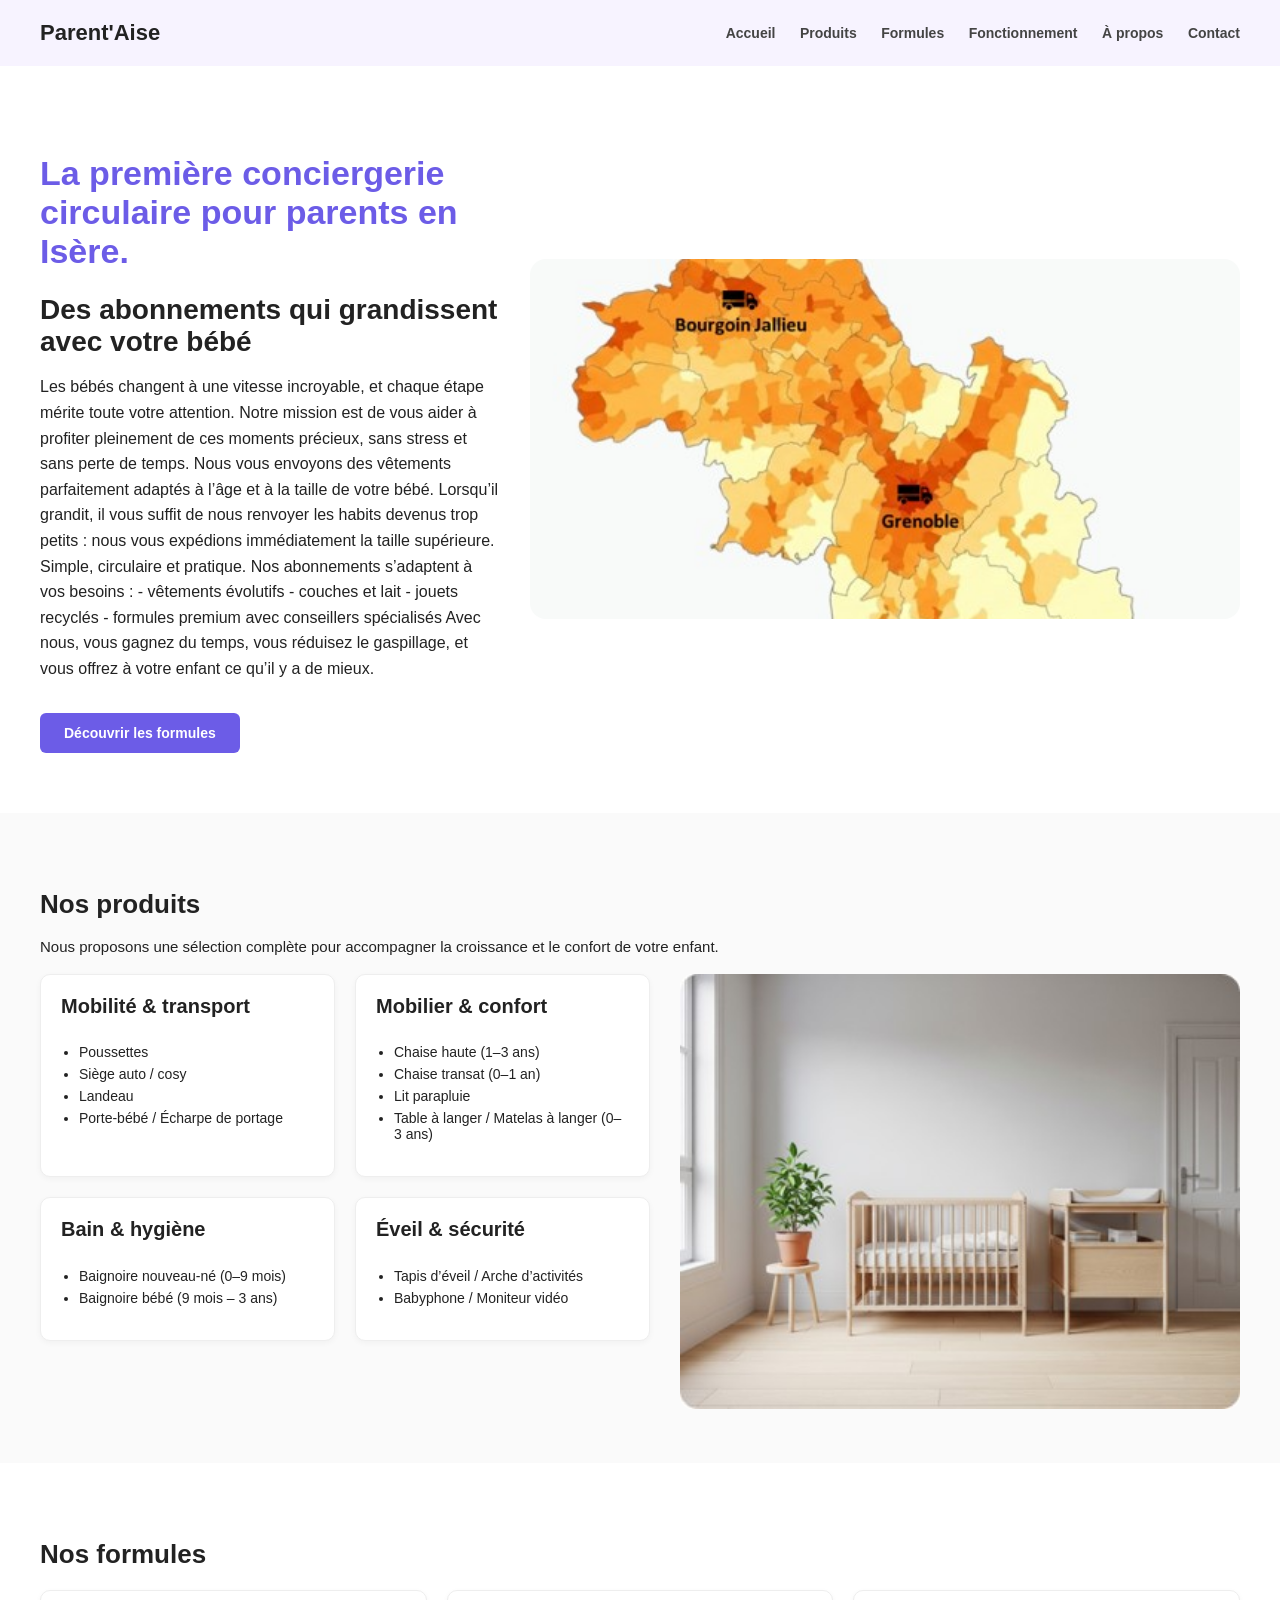
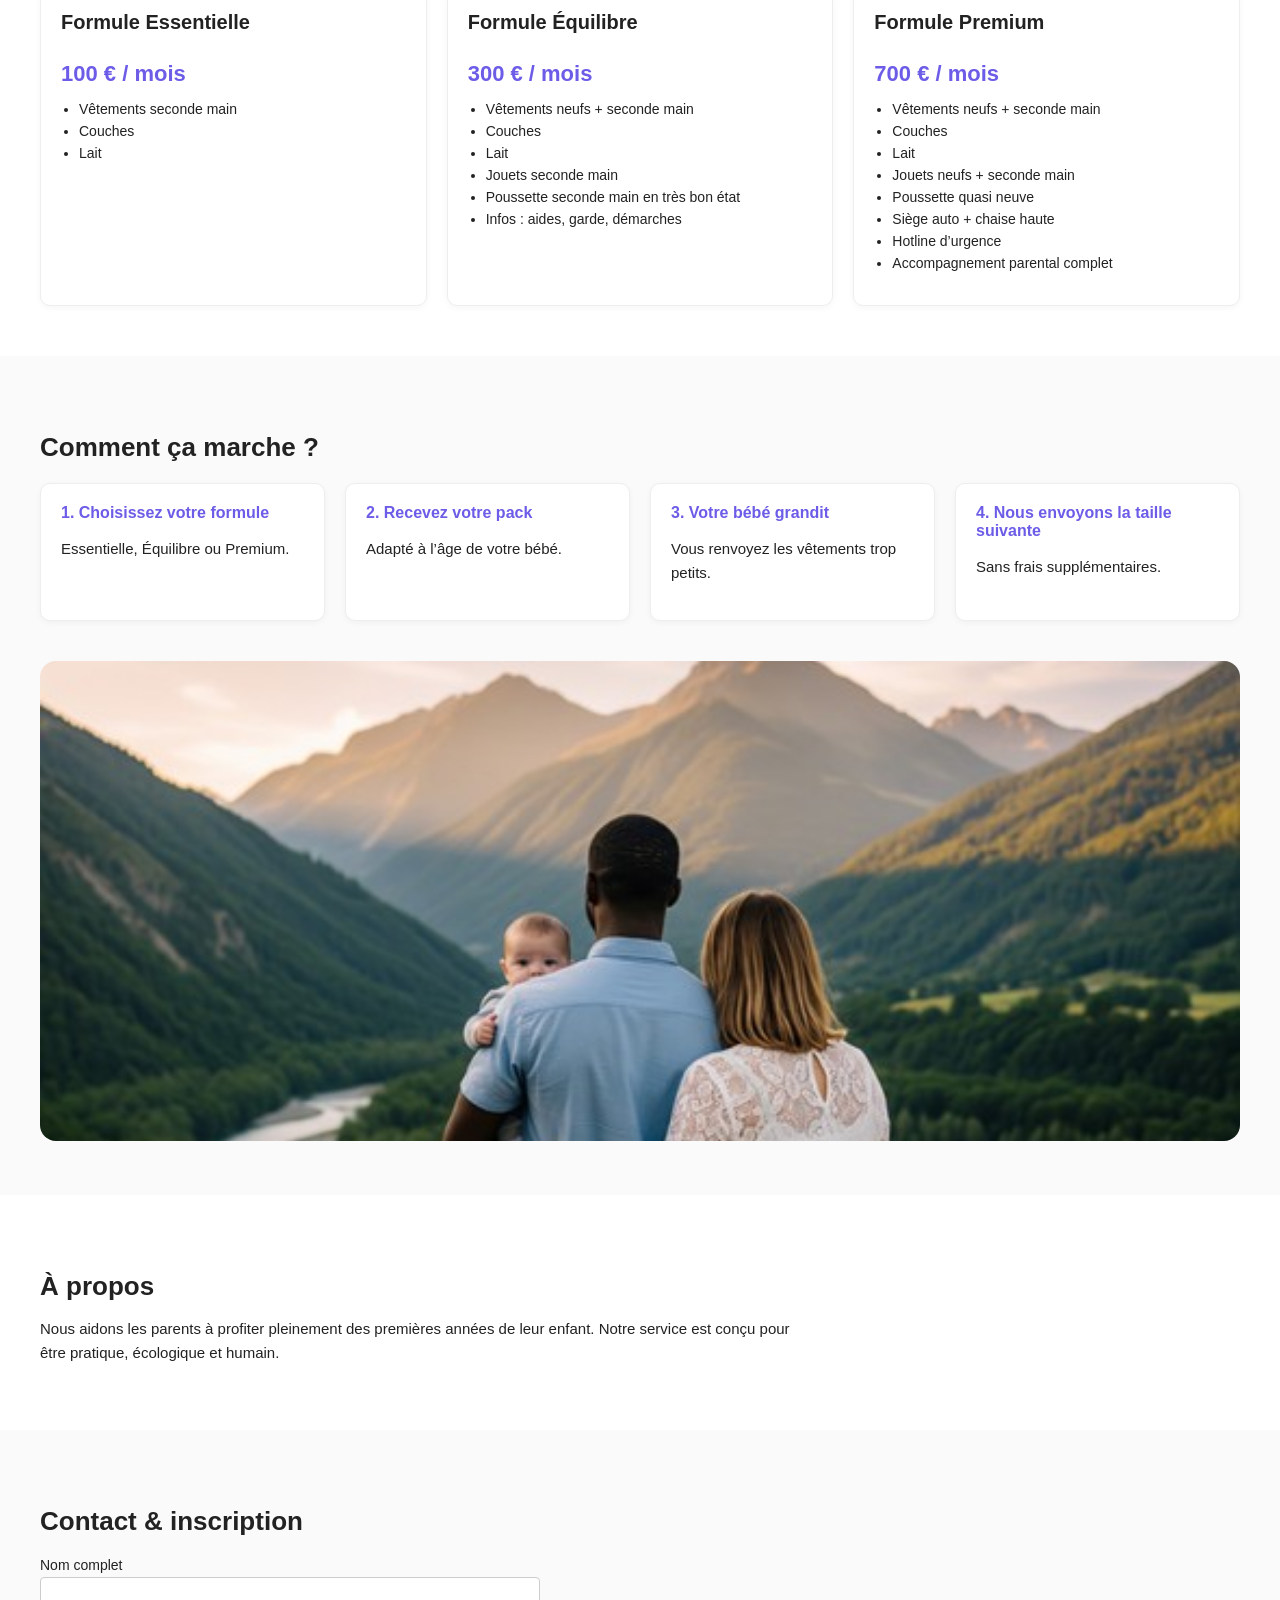
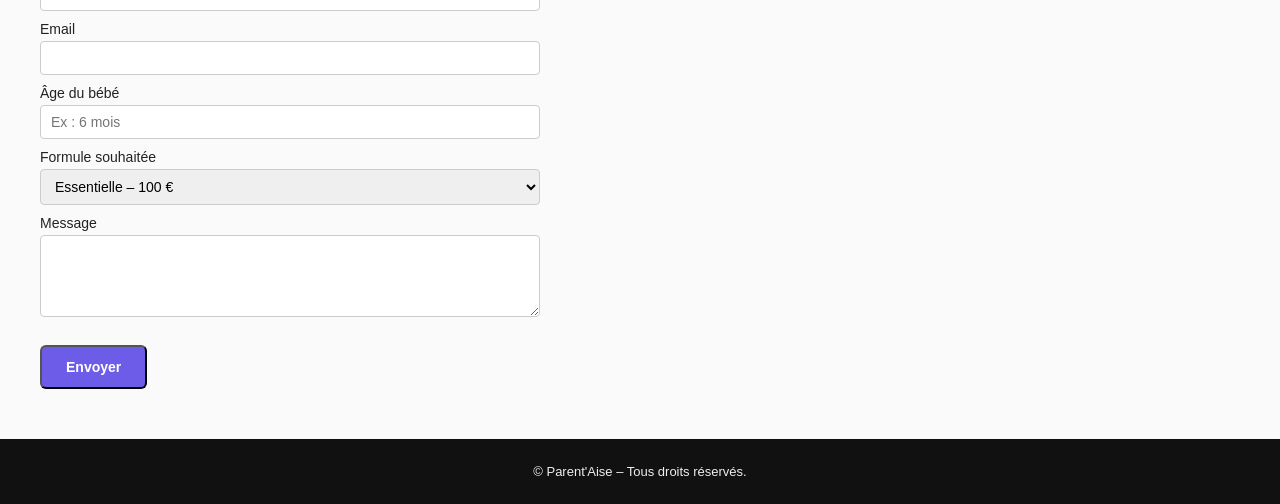
==== index.html @ 8be42e97 "Rename Parentaisee.html to index.html" ====
<!DOCTYPE html>
<html lang="fr">
<head>
  <meta charset="UTF-8">
  <title>Parent'Aise – Abonnements bébé évolutifs</title>
  <meta name="description" content="Abonnements évolutifs pour bébés : vêtements, jouets, équipements, nourriture et accompagnement parental.">
  <meta name="viewport" content="width=device-width, initial-scale=1.0">

  <style>
    * { box-sizing:border-box; }
    body { margin:0; font-family:Arial, sans-serif; background:#fafafa; color:#222; }

    header {
      background:#f7f3ff;
      padding:20px 40px;
      display:flex;
      justify-content:space-between;
      align-items:center;
      position:sticky;
      top:0;
      z-index:10;
    }
    header h1 { margin:0; font-size:22px; }
    nav a {
      margin-left:20px;
      text-decoration:none;
      color:#444;
      font-weight:600;
      font-size:14px;
    }
    nav a:hover { color:#6c5ce7; }

    /* HERO */
    .hero {
      padding:60px 40px;
      background:#fff;
      display:flex;
      flex-wrap:wrap;
      align-items:center;
      gap:30px;
    }
    .hero-text { flex:1 1 350px; max-width:520px; }
    .hero-text h1 { font-size:34px; margin-bottom:10px; color:#6c5ce7; }
    .hero-text h2 { font-size:28px; margin-bottom:15px; }
    .hero-text p { font-size:16px; line-height:1.6; }

    .hero-images {
      flex:1 1 600px;
      display:flex;
      flex-direction:column;
      gap:30px;
    }
    .hero-images img {
      width:100%;
      border-radius:16px;
      object-fit:cover;
      max-height:360px;
    }

    .btn {
      display:inline-block;
      padding:12px 24px;
      border-radius:6px;
      text-decoration:none;
      font-weight:600;
      font-size:14px;
      cursor:pointer;
      margin-top:15px;
    }
    .btn-primary { background:#6c5ce7; color:#fff; }
    .btn-secondary { background:#fff; color:#6c5ce7; border:2px solid #6c5ce7; }

    /* SECTIONS */
    .section { padding:50px 40px; }
    .section:nth-child(even) { background:#ffffff; }
    .section h3 { font-size:26px; margin-bottom:15px; }
    .section p { max-width:750px; line-height:1.6; font-size:15px; }

    /* PRODUITS */
    .products-wrapper {
      display:flex;
      flex-wrap:wrap;
      gap:30px;
      align-items:flex-start;
    }
    .products {
      flex:1 1 350px;
      display:flex;
      flex-wrap:wrap;
      gap:20px;
    }
    .product {
      flex:1 1 260px;
      background:#fff;
      border:1px solid #eee;
      border-radius:10px;
      padding:20px;
      box-shadow:0 2px 6px rgba(0,0,0,0.04);
    }
    .product h4 { margin-top:0; font-size:20px; }
    .product ul { padding-left:18px; font-size:14px; }
    .product li { margin-bottom:6px; }

    .product-image {
      flex:1 1 300px;
    }
    .product-image img {
      width:100%;
      border-radius:12px;
      object-fit:cover;
    }

    /* FORMULES */
    .packs {
      display:flex;
      flex-wrap:wrap;
      gap:20px;
      margin-top:20px;
    }
    .pack {
      flex:1 1 260px;
      background:#fff;
      border:1px solid #eee;
      border-radius:10px;
      padding:20px;
      box-shadow:0 2px 6px rgba(0,0,0,0.04);
    }
    .pack h4 { margin-top:0; font-size:20px; }
    .price { font-size:22px; font-weight:700; color:#6c5ce7; margin:10px 0; }
    .pack ul { padding-left:18px; font-size:14px; }
    .pack li { margin-bottom:6px; }

    /* FONCTIONNEMENT */
    .steps {
      display:flex;
      flex-wrap:wrap;
      gap:20px;
      margin-top:20px;
    }
    .step {
      flex:1 1 260px;
      background:#fff;
      border:1px solid #eee;
      border-radius:10px;
      padding:20px;
      box-shadow:0 2px 6px rgba(0,0,0,0.04);
    }
    .step span {
      font-weight:700;
      color:#6c5ce7;
      display:block;
      margin-bottom:5px;
    }

    /* CONTACT */
    form { max-width:500px; margin-top:20px; }
    label { display:block; margin-bottom:10px; font-size:14px; }
    input, select, textarea {
      width:100%;
      padding:8px 10px;
      border-radius:4px;
      border:1px solid #ccc;
      font-size:14px;
      margin-top:4px;
    }

    footer {
      background:#111;
      color:#eee;
      padding:25px 40px;
      font-size:13px;
      text-align:center;
    }
  </style>
</head>

<body>

<header>
  <h1>Parent'Aise</h1>
  <nav>
    <a href="#accueil">Accueil</a>
    <a href="#produits">Produits</a>
    <a href="#formules">Formules</a>
    <a href="#fonctionnement">Fonctionnement</a>
    <a href="#apropos">À propos</a>
    <a href="#contact">Contact</a>
  </nav>
</header>

<!-- ACCUEIL -->
<section class="hero" id="accueil">

  <div class="hero-text">
    <h1>La première conciergerie circulaire pour parents en Isère.</h1>

    <h2>Des abonnements qui grandissent avec votre bébé</h2>

    <p>
      Les bébés changent à une vitesse incroyable, et chaque étape mérite toute votre attention. Notre mission est de vous aider à profiter pleinement de ces moments précieux, sans stress et sans perte de temps.

      Nous vous envoyons des vêtements parfaitement adaptés à l’âge et à la taille de votre bébé. Lorsqu’il grandit, il vous suffit de nous renvoyer les habits devenus trop petits : nous vous expédions immédiatement la taille supérieure. Simple, circulaire et pratique.

      Nos abonnements s’adaptent à vos besoins :

      - vêtements évolutifs  
      - couches et lait  
      - jouets recyclés  
      - formules premium avec conseillers spécialisés  

      Avec nous, vous gagnez du temps, vous réduisez le gaspillage, et vous offrez à votre enfant ce qu’il y a de mieux.
    </p>

    <a href="#formules" class="btn btn-primary">Découvrir les formules</a>
  </div>

  <div class="hero-images">
    <img src="/image3.jpg" alt="Photo de Grenoble">
  </div>

</section>

<!-- PRODUITS -->
<section class="section" id="produits">
  <h3>Nos produits</h3>
  <p>Nous proposons une sélection complète pour accompagner la croissance et le confort de votre enfant.</p>

  <div class="products-wrapper">

    <div class="products">

      <div class="product">
        <h4>Mobilité & transport</h4>
        <ul>
          <li>Poussettes</li>
          <li>Siège auto / cosy</li>
          <li>Landeau</li>
          <li>Porte-bébé / Écharpe de portage</li>
        </ul>
      </div>

      <div class="product">
        <h4>Mobilier & confort</h4>
        <ul>
          <li>Chaise haute (1–3 ans)</li>
          <li>Chaise transat (0–1 an)</li>
          <li>Lit parapluie</li>
          <li>Table à langer / Matelas à langer (0–3 ans)</li>
        </ul>
      </div>

      <div class="product">
        <h4>Bain & hygiène</h4>
        <ul>
          <li>Baignoire nouveau-né (0–9 mois)</li>
          <li>Baignoire bébé (9 mois – 3 ans)</li>
        </ul>
      </div>

      <div class="product">
        <h4>Éveil & sécurité</h4>
        <ul>
          <li>Tapis d’éveil / Arche d’activités</li>
          <li>Babyphone / Moniteur vidéo</li>
        </ul>
      </div>

    </div>

    <div class="product-image">
      <img src="/image2.jpg" alt="Image produits / chambre bébé">
    </div>

  </div>
</section>

<!-- FORMULES -->
<section class="section" id="formules">
  <h3>Nos formules</h3>

  <div class="packs">

    <div class="pack">
      <h4>Formule Essentielle</h4>
      <div class="price">100 € / mois</div>
      <ul>
        <li>Vêtements seconde main</li>
        <li>Couches</li>
        <li>Lait</li>
      </ul>
    </div>

    <div class="pack">
      <h4>Formule Équilibre</h4>
      <div class="price">300 € / mois</div>
      <ul>
        <li>Vêtements neufs + seconde main</li>
        <li>Couches</li>
        <li>Lait</li>
        <li>Jouets seconde main</li>
        <li>Poussette seconde main en très bon état</li>
        <li>Infos : aides, garde, démarches</li>
      </ul>
    </div>

    <div class="pack">
      <h4>Formule Premium</h4>
      <div class="price">700 € / mois</div>
      <ul>
        <li>Vêtements neufs + seconde main</li>
        <li>Couches</li>
        <li>Lait</li>
        <li>Jouets neufs + seconde main</li>
        <li>Poussette quasi neuve</li>
        <li>Siège auto + chaise haute</li>
        <li>Hotline d’urgence</li>
        <li>Accompagnement parental complet</li>
      </ul>
    </div>

  </div>
</section>

<!-- FONCTIONNEMENT -->
<section class="section" id="fonctionnement">
  <h3>Comment ça marche ?</h3>

  <div class="steps">
    <div class="step">
      <span>1. Choisissez votre formule</span>
      <p>Essentielle, Équilibre ou Premium.</p>
    </div>

    <div class="step">
      <span>2. Recevez votre pack</span>
      <p>Adapté à l’âge de votre bébé.</p>
    </div>

    <div class="step">
      <span>3. Votre bébé grandit</span>
      <p>Vous renvoyez les vêtements trop petits.</p>
    </div>

    <div class="step">
      <span>4. Nous envoyons la taille suivante</span>
      <p>Sans frais supplémentaires.</p>
    </div>
  </div>

  <!-- IMAGE 1 EN GRAND + ESPACE AVANT -->
  <div style="margin-top:40px;">
    <img src="/image4.jpg"
         alt="Photo famille"
         style="width:100%; max-height:480px; object-fit:cover; border-radius:16px;">
  </div>

</section>

<!-- A PROPOS -->
<section class="section" id="apropos">
  <h3>À propos</h3>
  <p>
    Nous aidons les parents à profiter pleinement des premières années de leur enfant.
    Notre service est conçu pour être pratique, écologique et humain.
  </p>
</section>

<!-- CONTACT -->
<section class="section" id="contact">
  <h3>Contact & inscription</h3>

  <form>
    <label>Nom complet
      <input type="text" required>
    </label>

    <label>Email
      <input type="email" required>
    </label>

    <label>Âge du bébé
      <input type="text" placeholder="Ex : 6 mois">
    </label>

    <label>Formule souhaitée
      <select>
        <option>Essentielle – 100 €</option>
        <option>Équilibre – 300 €</option>
        <option>Premium – 700 €</option>
      </select>
    </label>

    <label>Message
      <textarea rows="4"></textarea>
    </label>

    <button class="btn btn-primary">Envoyer</button>
  </form>
</section>

<footer>
  © Parent'Aise – Tous droits réservés.
</footer>

</body>
</html>
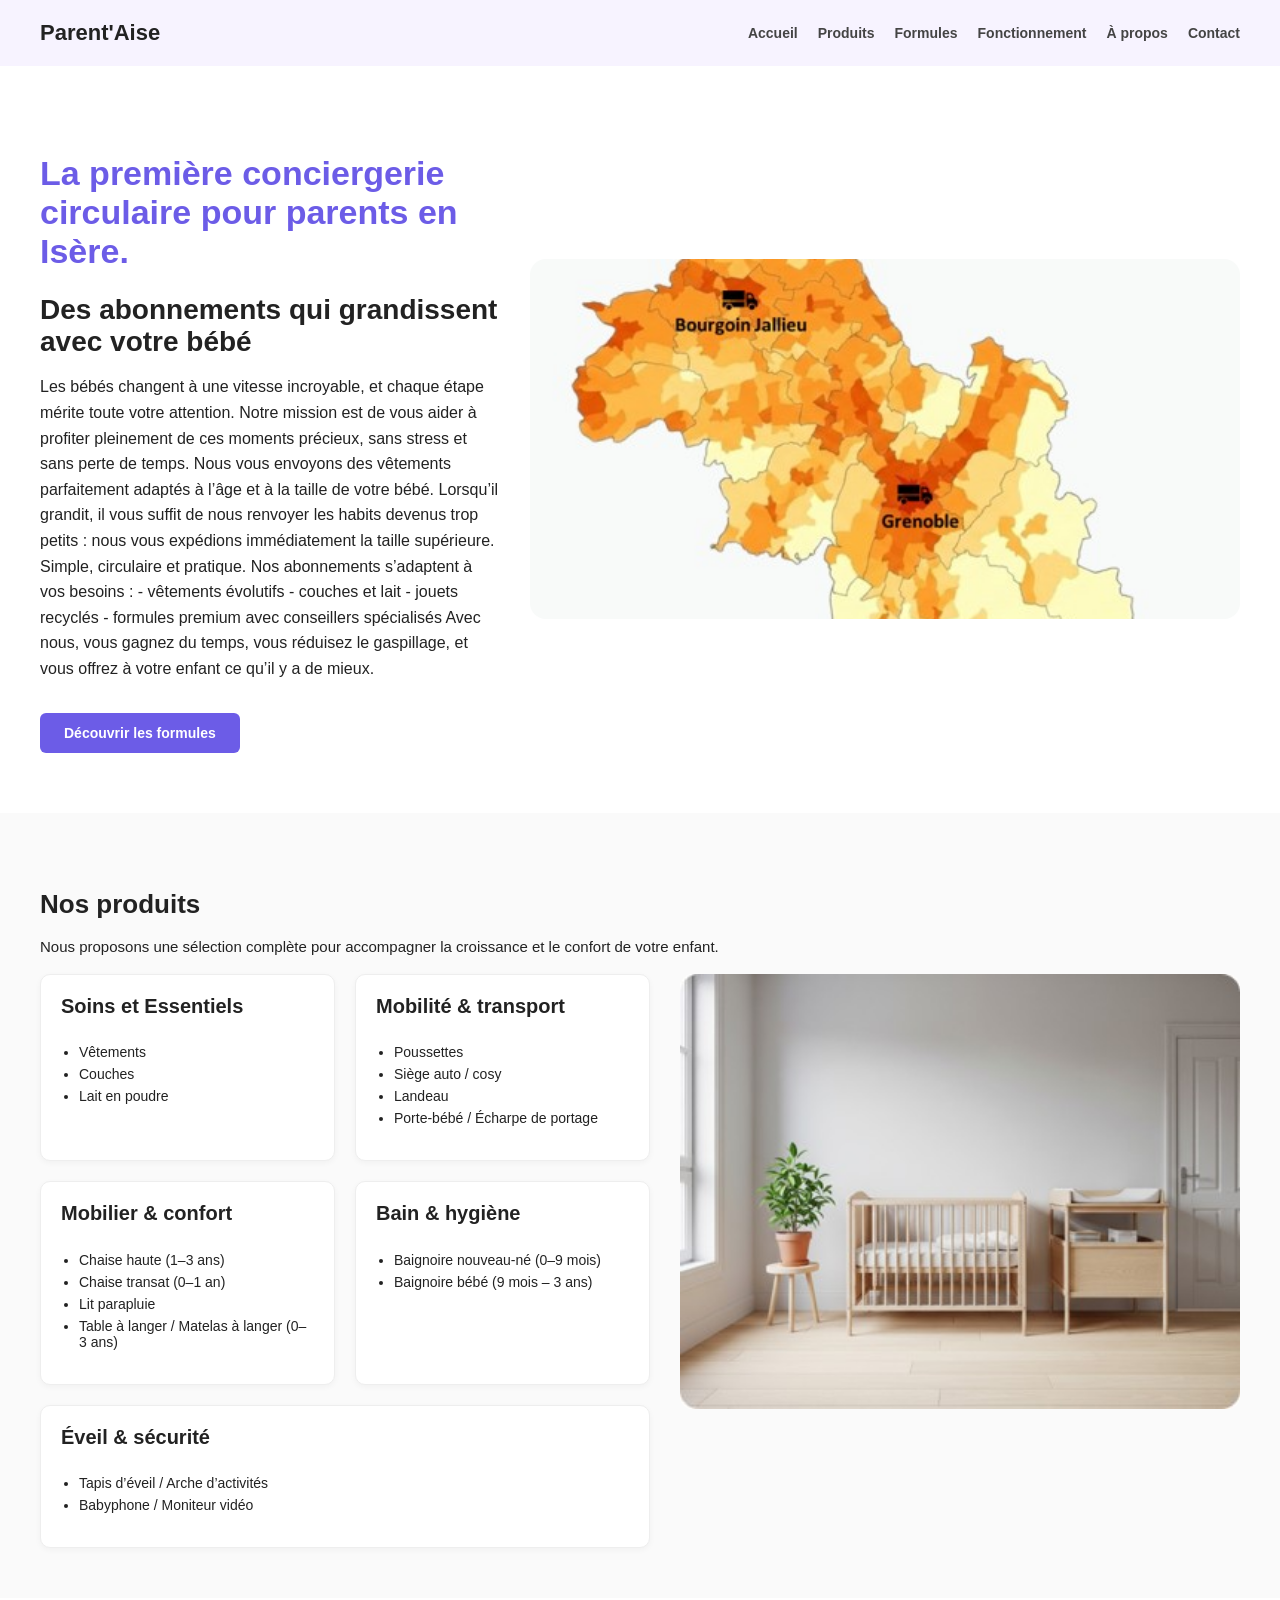
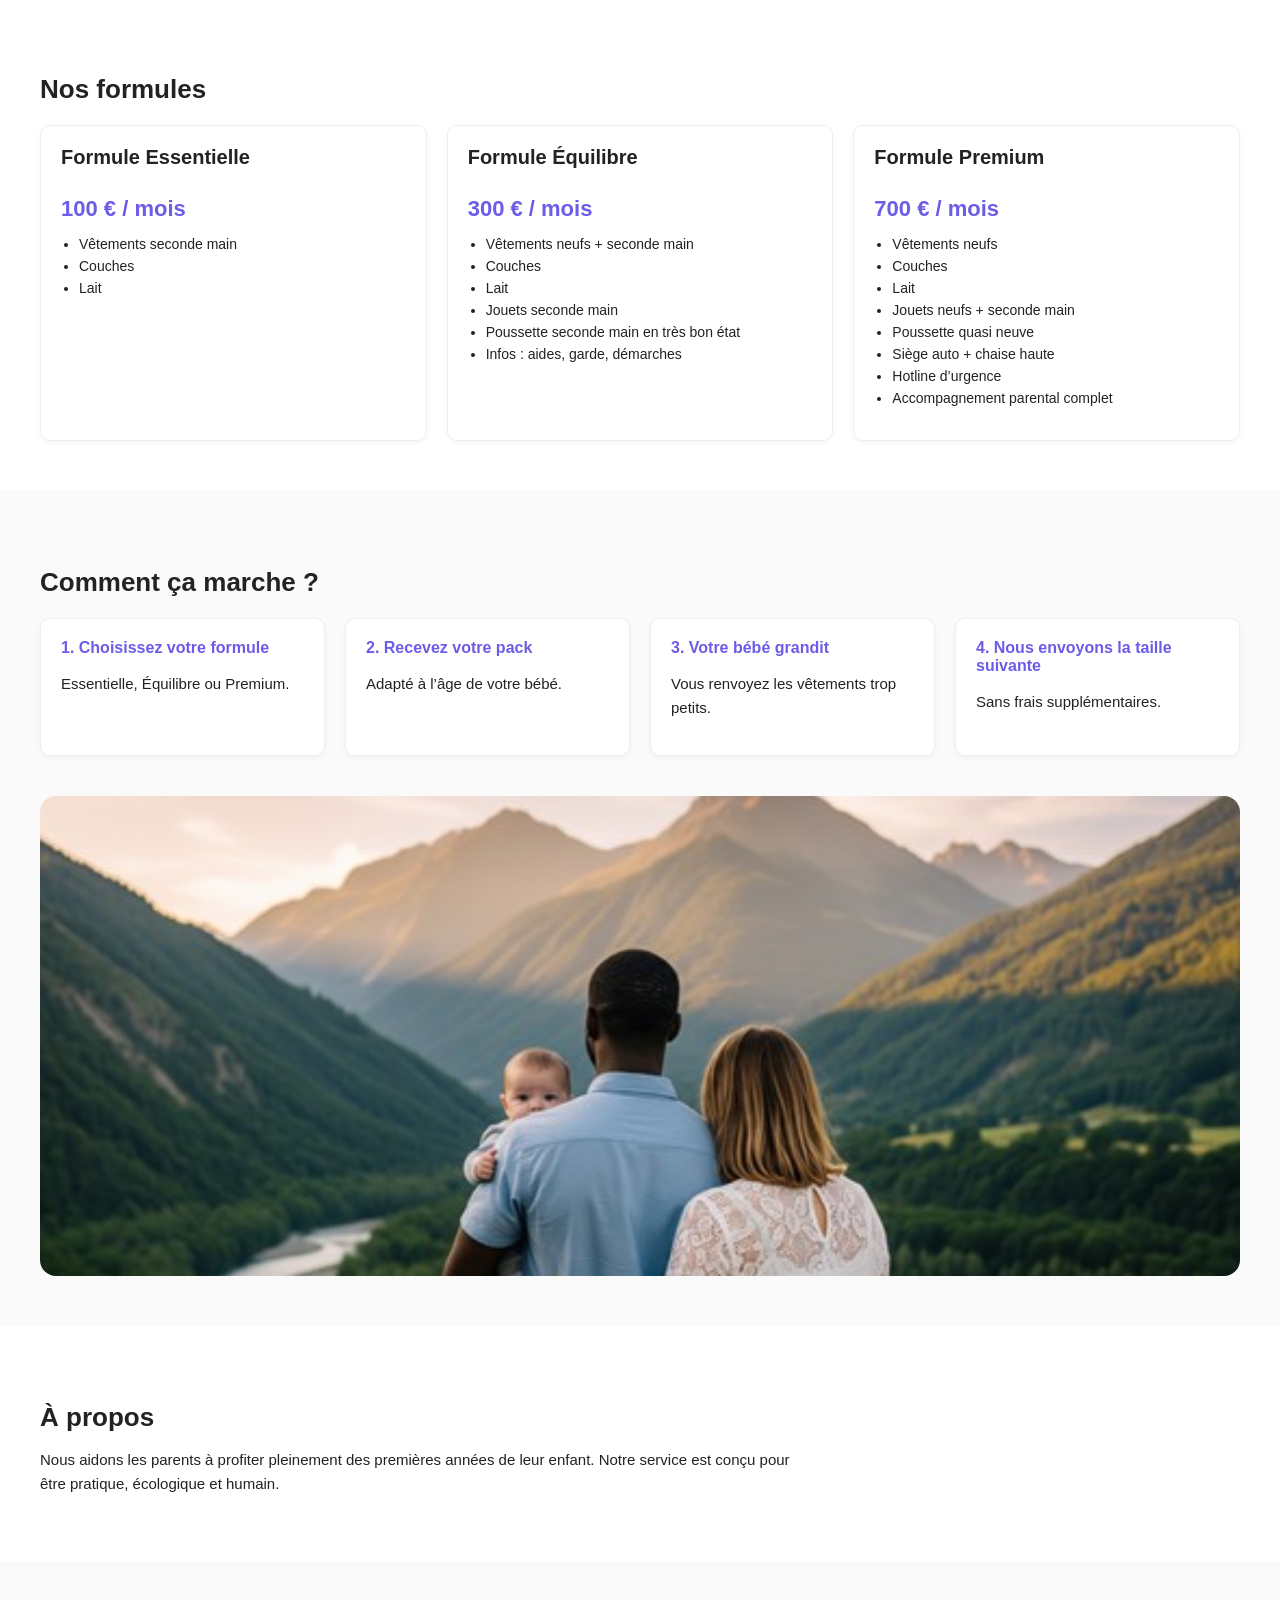
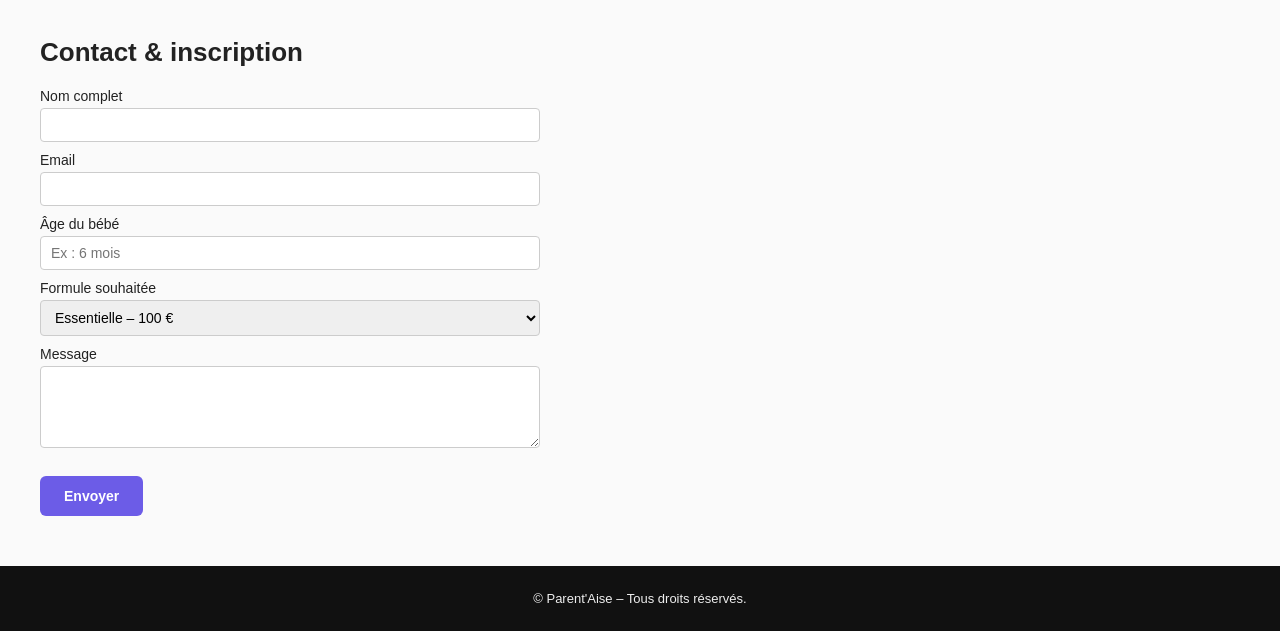
==== commit 78a9786f: "change css" ====
--- a/index.html
+++ b/index.html
@@ -1,3 +1,4 @@
+<!-- index.html -->
 <!DOCTYPE html>
 <html lang="fr">
 <head>
@@ -6,172 +7,8 @@
   <meta name="description" content="Abonnements évolutifs pour bébés : vêtements, jouets, équipements, nourriture et accompagnement parental.">
   <meta name="viewport" content="width=device-width, initial-scale=1.0">
 
-  <style>
-    * { box-sizing:border-box; }
-    body { margin:0; font-family:Arial, sans-serif; background:#fafafa; color:#222; }
-
-    header {
-      background:#f7f3ff;
-      padding:20px 40px;
-      display:flex;
-      justify-content:space-between;
-      align-items:center;
-      position:sticky;
-      top:0;
-      z-index:10;
-    }
-    header h1 { margin:0; font-size:22px; }
-    nav a {
-      margin-left:20px;
-      text-decoration:none;
-      color:#444;
-      font-weight:600;
-      font-size:14px;
-    }
-    nav a:hover { color:#6c5ce7; }
-
-    /* HERO */
-    .hero {
-      padding:60px 40px;
-      background:#fff;
-      display:flex;
-      flex-wrap:wrap;
-      align-items:center;
-      gap:30px;
-    }
-    .hero-text { flex:1 1 350px; max-width:520px; }
-    .hero-text h1 { font-size:34px; margin-bottom:10px; color:#6c5ce7; }
-    .hero-text h2 { font-size:28px; margin-bottom:15px; }
-    .hero-text p { font-size:16px; line-height:1.6; }
-
-    .hero-images {
-      flex:1 1 600px;
-      display:flex;
-      flex-direction:column;
-      gap:30px;
-    }
-    .hero-images img {
-      width:100%;
-      border-radius:16px;
-      object-fit:cover;
-      max-height:360px;
-    }
-
-    .btn {
-      display:inline-block;
-      padding:12px 24px;
-      border-radius:6px;
-      text-decoration:none;
-      font-weight:600;
-      font-size:14px;
-      cursor:pointer;
-      margin-top:15px;
-    }
-    .btn-primary { background:#6c5ce7; color:#fff; }
-    .btn-secondary { background:#fff; color:#6c5ce7; border:2px solid #6c5ce7; }
-
-    /* SECTIONS */
-    .section { padding:50px 40px; }
-    .section:nth-child(even) { background:#ffffff; }
-    .section h3 { font-size:26px; margin-bottom:15px; }
-    .section p { max-width:750px; line-height:1.6; font-size:15px; }
-
-    /* PRODUITS */
-    .products-wrapper {
-      display:flex;
-      flex-wrap:wrap;
-      gap:30px;
-      align-items:flex-start;
-    }
-    .products {
-      flex:1 1 350px;
-      display:flex;
-      flex-wrap:wrap;
-      gap:20px;
-    }
-    .product {
-      flex:1 1 260px;
-      background:#fff;
-      border:1px solid #eee;
-      border-radius:10px;
-      padding:20px;
-      box-shadow:0 2px 6px rgba(0,0,0,0.04);
-    }
-    .product h4 { margin-top:0; font-size:20px; }
-    .product ul { padding-left:18px; font-size:14px; }
-    .product li { margin-bottom:6px; }
-
-    .product-image {
-      flex:1 1 300px;
-    }
-    .product-image img {
-      width:100%;
-      border-radius:12px;
-      object-fit:cover;
-    }
-
-    /* FORMULES */
-    .packs {
-      display:flex;
-      flex-wrap:wrap;
-      gap:20px;
-      margin-top:20px;
-    }
-    .pack {
-      flex:1 1 260px;
-      background:#fff;
-      border:1px solid #eee;
-      border-radius:10px;
-      padding:20px;
-      box-shadow:0 2px 6px rgba(0,0,0,0.04);
-    }
-    .pack h4 { margin-top:0; font-size:20px; }
-    .price { font-size:22px; font-weight:700; color:#6c5ce7; margin:10px 0; }
-    .pack ul { padding-left:18px; font-size:14px; }
-    .pack li { margin-bottom:6px; }
-
-    /* FONCTIONNEMENT */
-    .steps {
-      display:flex;
-      flex-wrap:wrap;
-      gap:20px;
-      margin-top:20px;
-    }
-    .step {
-      flex:1 1 260px;
-      background:#fff;
-      border:1px solid #eee;
-      border-radius:10px;
-      padding:20px;
-      box-shadow:0 2px 6px rgba(0,0,0,0.04);
-    }
-    .step span {
-      font-weight:700;
-      color:#6c5ce7;
-      display:block;
-      margin-bottom:5px;
-    }
-
-    /* CONTACT */
-    form { max-width:500px; margin-top:20px; }
-    label { display:block; margin-bottom:10px; font-size:14px; }
-    input, select, textarea {
-      width:100%;
-      padding:8px 10px;
-      border-radius:4px;
-      border:1px solid #ccc;
-      font-size:14px;
-      margin-top:4px;
-    }
-
-    footer {
-      background:#111;
-      color:#eee;
-      padding:25px 40px;
-      font-size:13px;
-      text-align:center;
-    }
-  </style>
+  <!-- CSS LINK -->
+  <link rel="stylesheet" href="style.css">
 </head>
 
 <body>
@@ -197,25 +34,30 @@
     <h2>Des abonnements qui grandissent avec votre bébé</h2>
 
     <p>
-      Les bébés changent à une vitesse incroyable, et chaque étape mérite toute votre attention. Notre mission est de vous aider à profiter pleinement de ces moments précieux, sans stress et sans perte de temps.
-
-      Nous vous envoyons des vêtements parfaitement adaptés à l’âge et à la taille de votre bébé. Lorsqu’il grandit, il vous suffit de nous renvoyer les habits devenus trop petits : nous vous expédions immédiatement la taille supérieure. Simple, circulaire et pratique.
+      Les bébés changent à une vitesse incroyable, et chaque étape mérite toute votre attention.
+      Notre mission est de vous aider à profiter pleinement de ces moments précieux, sans stress et sans perte de temps.
+
+      Nous vous envoyons des vêtements parfaitement adaptés à l’âge et à la taille de votre bébé.
+      Lorsqu’il grandit, il vous suffit de nous renvoyer les habits devenus trop petits :
+      nous vous expédions immédiatement la taille supérieure.
+      Simple, circulaire et pratique.
 
       Nos abonnements s’adaptent à vos besoins :
 
-      - vêtements évolutifs  
-      - couches et lait  
-      - jouets recyclés  
-      - formules premium avec conseillers spécialisés  
-
-      Avec nous, vous gagnez du temps, vous réduisez le gaspillage, et vous offrez à votre enfant ce qu’il y a de mieux.
+      - vêtements évolutifs
+      - couches et lait
+      - jouets recyclés
+      - formules premium avec conseillers spécialisés
+
+      Avec nous, vous gagnez du temps, vous réduisez le gaspillage,
+      et vous offrez à votre enfant ce qu’il y a de mieux.
     </p>
 
     <a href="#formules" class="btn btn-primary">Découvrir les formules</a>
   </div>
 
   <div class="hero-images">
-    <img src="/image3.jpg" alt="Photo de Grenoble">
+    <img src="image3.jpg" alt="Photo de Grenoble">
   </div>
 
 </section>
@@ -229,6 +71,15 @@
 
     <div class="products">
 
+            <div class="product">
+        <h4> Soins et Essentiels </h4>
+        <ul>
+          <li>Vêtements</li>
+          <li>Couches</li>
+          <li>Lait en poudre</li>
+        </ul>
+      </div>
+
       <div class="product">
         <h4>Mobilité & transport</h4>
         <ul>
@@ -268,7 +119,7 @@
     </div>
 
     <div class="product-image">
-      <img src="/image2.jpg" alt="Image produits / chambre bébé">
+      <img src="image2.jpg" alt="Image produits / chambre bébé">
     </div>
 
   </div>
@@ -307,7 +158,7 @@
       <h4>Formule Premium</h4>
       <div class="price">700 € / mois</div>
       <ul>
-        <li>Vêtements neufs + seconde main</li>
+        <li>Vêtements neufs</li>
         <li>Couches</li>
         <li>Lait</li>
         <li>Jouets neufs + seconde main</li>
@@ -326,6 +177,7 @@
   <h3>Comment ça marche ?</h3>
 
   <div class="steps">
+
     <div class="step">
       <span>1. Choisissez votre formule</span>
       <p>Essentielle, Équilibre ou Premium.</p>
@@ -345,13 +197,14 @@
       <span>4. Nous envoyons la taille suivante</span>
       <p>Sans frais supplémentaires.</p>
     </div>
-  </div>
-
-  <!-- IMAGE 1 EN GRAND + ESPACE AVANT -->
+
+  </div>
+
   <div style="margin-top:40px;">
-    <img src="/image4.jpg"
-         alt="Photo famille"
-         style="width:100%; max-height:480px; object-fit:cover; border-radius:16px;">
+    <img
+      src="image4.jpg"
+      alt="Photo famille"
+      style="width:100%; max-height:480px; object-fit:cover; border-radius:16px;">
   </div>
 
 </section>
@@ -370,19 +223,24 @@
   <h3>Contact & inscription</h3>
 
   <form>
-    <label>Nom complet
+
+    <label>
+      Nom complet
       <input type="text" required>
     </label>
 
-    <label>Email
+    <label>
+      Email
       <input type="email" required>
     </label>
 
-    <label>Âge du bébé
+    <label>
+      Âge du bébé
       <input type="text" placeholder="Ex : 6 mois">
     </label>
 
-    <label>Formule souhaitée
+    <label>
+      Formule souhaitée
       <select>
         <option>Essentielle – 100 €</option>
         <option>Équilibre – 300 €</option>
@@ -390,11 +248,13 @@
       </select>
     </label>
 
-    <label>Message
+    <label>
+      Message
       <textarea rows="4"></textarea>
     </label>
 
     <button class="btn btn-primary">Envoyer</button>
+
   </form>
 </section>
 
--- a/style.css
+++ b/style.css
@@ -0,0 +1,447 @@
+/* style.css */
+
+* {
+  box-sizing: border-box;
+}
+
+body {
+  margin: 0;
+  font-family: Arial, sans-serif;
+  background: #fafafa;
+  color: #222;
+  overflow-x: hidden;
+}
+
+img {
+  max-width: 100%;
+  height: auto;
+  display: block;
+}
+
+header {
+  background: #f7f3ff;
+  padding: 20px 40px;
+  display: flex;
+  justify-content: space-between;
+  align-items: center;
+  position: sticky;
+  top: 0;
+  z-index: 10;
+}
+
+header h1 {
+  margin: 0;
+  font-size: 22px;
+}
+
+nav {
+  display: flex;
+  flex-wrap: wrap;
+  align-items: center;
+}
+
+nav a {
+  margin-left: 20px;
+  text-decoration: none;
+  color: #444;
+  font-weight: 600;
+  font-size: 14px;
+}
+
+nav a:hover {
+  color: #6c5ce7;
+}
+
+/* HERO */
+
+.hero {
+  padding: 60px 40px;
+  background: #fff;
+  display: flex;
+  flex-wrap: wrap;
+  align-items: center;
+  gap: 30px;
+}
+
+.hero-text {
+  flex: 1 1 350px;
+  max-width: 520px;
+}
+
+.hero-text h1 {
+  font-size: 34px;
+  margin-bottom: 10px;
+  color: #6c5ce7;
+}
+
+.hero-text h2 {
+  font-size: 28px;
+  margin-bottom: 15px;
+}
+
+.hero-text p {
+  font-size: 16px;
+  line-height: 1.6;
+}
+
+.hero-images {
+  flex: 1 1 600px;
+  display: flex;
+  flex-direction: column;
+  gap: 30px;
+}
+
+.hero-images img {
+  width: 100%;
+  border-radius: 16px;
+  object-fit: cover;
+  max-height: 360px;
+}
+
+.btn {
+  display: inline-block;
+  padding: 12px 24px;
+  border-radius: 6px;
+  text-decoration: none;
+  font-weight: 600;
+  font-size: 14px;
+  cursor: pointer;
+  margin-top: 15px;
+  border: none;
+}
+
+.btn-primary {
+  background: #6c5ce7;
+  color: #fff;
+}
+
+.btn-secondary {
+  background: #fff;
+  color: #6c5ce7;
+  border: 2px solid #6c5ce7;
+}
+
+/* SECTIONS */
+
+.section {
+  padding: 50px 40px;
+}
+
+.section:nth-child(even) {
+  background: #ffffff;
+}
+
+.section h3 {
+  font-size: 26px;
+  margin-bottom: 15px;
+}
+
+.section p {
+  max-width: 750px;
+  line-height: 1.6;
+  font-size: 15px;
+}
+
+/* PRODUITS */
+
+.products-wrapper {
+  display: flex;
+  flex-wrap: wrap;
+  gap: 30px;
+  align-items: flex-start;
+}
+
+.products {
+  flex: 1 1 350px;
+  display: flex;
+  flex-wrap: wrap;
+  gap: 20px;
+}
+
+.product {
+  flex: 1 1 260px;
+  min-width: 0;
+  background: #fff;
+  border: 1px solid #eee;
+  border-radius: 10px;
+  padding: 20px;
+  box-shadow: 0 2px 6px rgba(0, 0, 0, 0.04);
+}
+
+.product h4 {
+  margin-top: 0;
+  font-size: 20px;
+}
+
+.product ul {
+  padding-left: 18px;
+  font-size: 14px;
+}
+
+.product li {
+  margin-bottom: 6px;
+}
+
+.product-image {
+  flex: 1 1 300px;
+}
+
+.product-image img {
+  width: 100%;
+  border-radius: 12px;
+  object-fit: cover;
+}
+
+/* FORMULES */
+
+.packs {
+  display: flex;
+  flex-wrap: wrap;
+  gap: 20px;
+  margin-top: 20px;
+}
+
+.pack {
+  flex: 1 1 260px;
+  background: #fff;
+  border: 1px solid #eee;
+  border-radius: 10px;
+  padding: 20px;
+  box-shadow: 0 2px 6px rgba(0, 0, 0, 0.04);
+}
+
+.pack h4 {
+  margin-top: 0;
+  font-size: 20px;
+}
+
+.price {
+  font-size: 22px;
+  font-weight: 700;
+  color: #6c5ce7;
+  margin: 10px 0;
+}
+
+.pack ul {
+  padding-left: 18px;
+  font-size: 14px;
+}
+
+.pack li {
+  margin-bottom: 6px;
+}
+
+/* FONCTIONNEMENT */
+
+.steps {
+  display: flex;
+  flex-wrap: wrap;
+  gap: 20px;
+  margin-top: 20px;
+}
+
+.step {
+  flex: 1 1 260px;
+  background: #fff;
+  border: 1px solid #eee;
+  border-radius: 10px;
+  padding: 20px;
+  box-shadow: 0 2px 6px rgba(0, 0, 0, 0.04);
+}
+
+.step span {
+  font-weight: 700;
+  color: #6c5ce7;
+  display: block;
+  margin-bottom: 5px;
+}
+
+/* CONTACT */
+
+form {
+  max-width: 500px;
+  width: 100%;
+  margin-top: 20px;
+}
+
+label {
+  display: block;
+  margin-bottom: 10px;
+  font-size: 14px;
+}
+
+input,
+select,
+textarea {
+  width: 100%;
+  padding: 8px 10px;
+  border-radius: 4px;
+  border: 1px solid #ccc;
+  font-size: 14px;
+  margin-top: 4px;
+}
+
+textarea {
+  resize: vertical;
+}
+
+footer {
+  background: #111;
+  color: #eee;
+  padding: 25px 40px;
+  font-size: 13px;
+  text-align: center;
+}
+
+/* ========================= */
+/* TABLET + MOBILE RESPONSIVE */
+/* ========================= */
+
+@media (max-width: 768px) {
+
+  header {
+    padding: 15px 20px;
+    flex-direction: column;
+    align-items: flex-start;
+    gap: 15px;
+  }
+
+  header h1 {
+    font-size: 20px;
+  }
+
+  nav {
+    width: 100%;
+    display: flex;
+    flex-wrap: wrap;
+    gap: 10px;
+  }
+
+  nav a {
+    margin-left: 0;
+    font-size: 13px;
+  }
+
+  .hero,
+  .section {
+    padding: 30px 20px;
+  }
+
+  .hero {
+    flex-direction: column;
+    align-items: stretch;
+  }
+
+  .hero-text {
+    max-width: 100%;
+  }
+
+  .hero-text h1 {
+    font-size: 28px;
+    line-height: 1.3;
+  }
+
+  .hero-text h2 {
+    font-size: 22px;
+    line-height: 1.4;
+  }
+
+  .hero-text p {
+    font-size: 15px;
+  }
+
+  /* FIXED NOS PRODUITS SECTION */
+
+  .products-wrapper {
+    display: flex;
+    flex-direction: column;
+    gap: 20px;
+    align-items: stretch;
+  }
+
+  .products {
+    display: flex;
+    flex-direction: column;
+    gap: 20px;
+    width: 100%;
+    flex: unset;
+  }
+
+  .product {
+    width: 100%;
+    flex: unset;
+    min-width: 0;
+  }
+
+  .product-image {
+    width: 100%;
+    flex: unset;
+  }
+
+  .product-image img {
+    width: 100%;
+    height: auto;
+    max-height: none;
+    object-fit: cover;
+  }
+
+  /* OTHER MOBILE STACKS */
+
+  .packs,
+  .steps {
+    flex-direction: column;
+  }
+
+  .pack,
+  .step {
+    width: 100%;
+    flex: 1 1 100%;
+  }
+
+  .hero-images img {
+    max-height: none;
+  }
+
+  .btn {
+    width: 100%;
+    text-align: center;
+  }
+
+  footer {
+    padding: 20px;
+  }
+}
+
+/* ========================= */
+/* SMALL PHONES */
+/* ========================= */
+
+@media (max-width: 480px) {
+
+  .hero-text h1 {
+    font-size: 24px;
+  }
+
+  .hero-text h2 {
+    font-size: 20px;
+  }
+
+  .section h3 {
+    font-size: 22px;
+  }
+
+  .product h4,
+  .pack h4 {
+    font-size: 18px;
+  }
+
+  .price {
+    font-size: 20px;
+  }
+
+  input,
+  select,
+  textarea {
+    font-size: 16px;
+  }
+}
